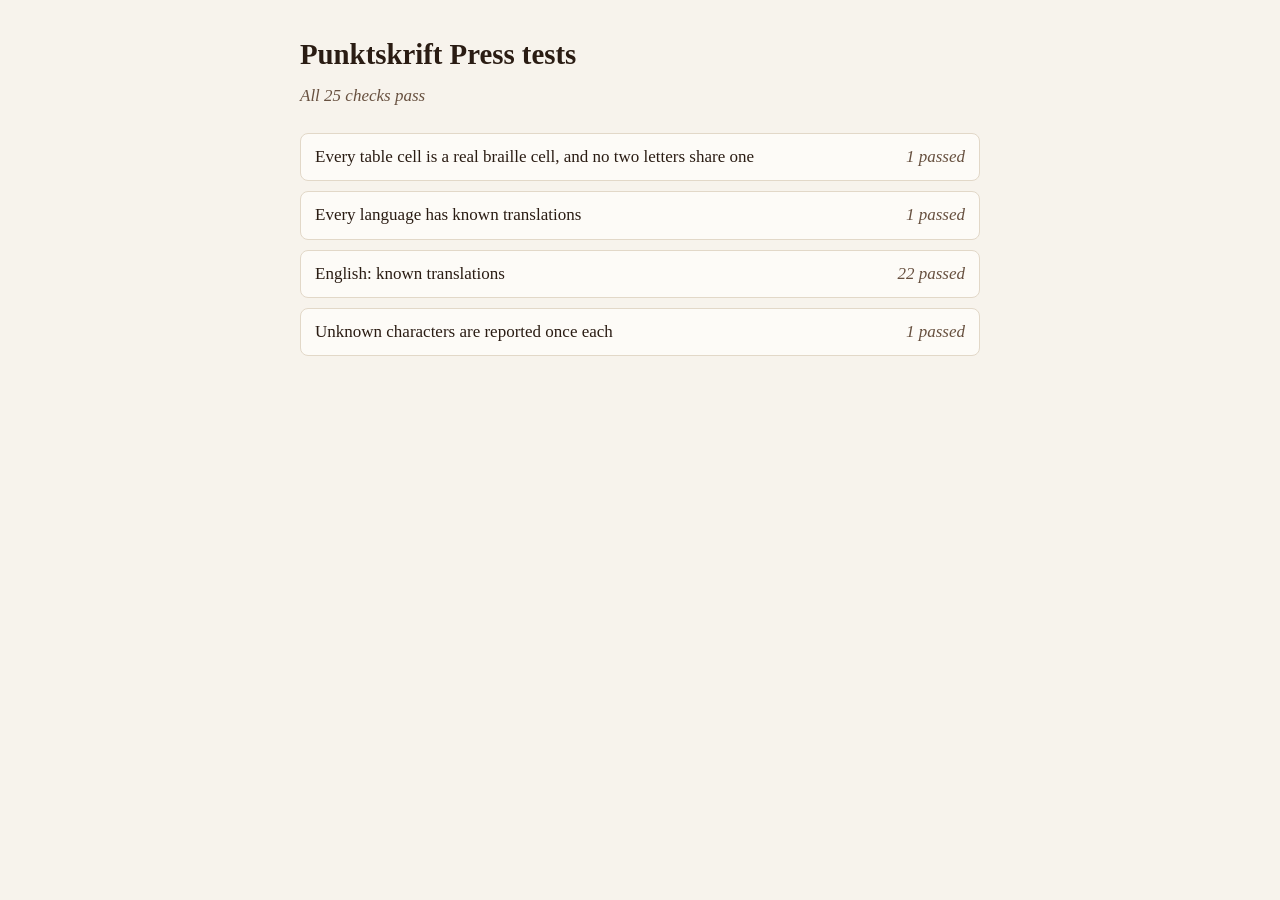
==== tests/index.html @ 7de7c018 "Braille engine with the English (UEB grade 1) table, and tests translate() handles capitals (letter," ====
<!DOCTYPE html>
<html lang="en">
<head>
<meta charset="utf-8">
<meta name="viewport" content="width=device-width, initial-scale=1">
<title>Punktskrift Press tests</title>
<link rel="stylesheet" href="../css/site.css">
<style>
main{max-width:720px;margin:0 auto;padding:32px 20px 64px}
h1{margin:0 0 6px;font-weight:600;font-size:1.8rem}
#sum{margin:0 0 24px;color:var(--muted);font-style:italic}
.suite{margin:0 0 10px;padding:10px 14px;border:1px solid var(--line);border-radius:8px;background:var(--card)}
.suite.bad{border-color:var(--bad)}
.suite p{margin:0;display:flex;justify-content:space-between;gap:12px}
.suite .n{color:var(--muted);font-style:italic}
.suite ul{margin:8px 0 0;padding:0 0 0 18px;color:var(--bad);font-size:.92rem}
</style>
</head>
<body>
<main>
  <h1>Punktskrift Press tests</h1>
  <p id="sum">Running…</p>
  <div id="out"></div>
</main>
<!-- Opens straight from disk: no server needed. -->
<script src="../js/tables.js"></script>
<script src="../js/braille.js"></script>
<script src="cases.js"></script>
<script>
const suites = [];
function suite(name, run) {
  const failures = [];
  let count = 0;
  run((ok, message) => { count++; if (!ok) failures.push(message); });
  suites.push({ name, count, failures });
}

// "6 125 | 1" → the Unicode braille toUnicode() should give
function fromDots(expected) {
  return expected.split(" / ").map(line => line.split(" | ").map(word =>
    word.split(" ").map(cell => cell.startsWith("=") ? cell.slice(1) : cellChar(cell)).join("")
  ).join("⠀")).join("\n");
}

// Unicode braille back to dot numbers, so a failure reads like the cases
function toDots(braille) {
  return braille.split("\n").map(line => line.split("⠀").map(word => [...word].map(ch => {
    const code = ch.charCodeAt(0) - 0x2800;
    if (code < 0 || code > 63) return "=" + ch;
    return [1, 2, 3, 4, 5, 6].filter(dot => code & (1 << (dot - 1))).join("");
  }).join(" ")).join(" | ")).join(" / ");
}

suite("Every table cell is a real braille cell, and no two letters share one", check => {
  for (const [id, table] of Object.entries(BRAILLE_TABLES)) {
    const problems = tableProblems(table);
    check(problems.length === 0, `${id}: ${problems.join("; ")}`);
  }
});

suite("Every language has known translations", check => {
  for (const id of Object.keys(BRAILLE_TABLES)) check(CASES[id] && CASES[id].length > 0, `${id} has no cases`);
});

for (const [id, cases] of Object.entries(CASES)) {
  suite(`${BRAILLE_TABLES[id] ? BRAILLE_TABLES[id].name : id}: known translations`, check => {
    for (const [text, expected] of cases) {
      const got = toUnicode(translate(text, BRAILLE_TABLES[id]));
      check(got === fromDots(expected), `${JSON.stringify(text)} gave ${toDots(got)}, expected ${expected}`);
    }
  });
}

suite("Unknown characters are reported once each", check => {
  const result = translate("a ☃ b ☃ €", BRAILLE_TABLES.en);
  check(result.unknown.join("") === "☃", `got ${JSON.stringify(result.unknown)}`);
});

const out = document.getElementById("out");
let failed = 0, total = 0;
for (const { name, count, failures } of suites) {
  total += count;
  failed += failures.length;
  const box = document.createElement("section");
  box.className = "suite" + (failures.length ? " bad" : "");
  box.innerHTML = `<p><span></span><span class="n"></span></p>`;
  box.querySelector("span").textContent = name;
  box.querySelector(".n").textContent = failures.length ? `${failures.length} of ${count} failed` : `${count} passed`;
  if (failures.length) {
    const list = document.createElement("ul");
    failures.forEach(message => { const item = document.createElement("li"); item.textContent = message; list.append(item); });
    box.append(list);
  }
  out.append(box);
}
document.getElementById("sum").textContent = failed ? `${failed} of ${total} checks failed` : `All ${total} checks pass`;
document.title = (failed ? "FAIL " : "PASS ") + document.title;
</script>
</body>
</html>
---- css/site.css ----
/* Punktskrift Press: the colours (light and dark), the type, the nav and the footer.
   Copied from Piotrek's Polynoun Tincture so the two look like siblings. */
:root{
  --serif:"Iowan Old Style","Palatino Linotype","URW Palladio L",P052,Palatino,"Book Antiqua",Georgia,serif;
  --paper:#f7f3ec;
  --card:#fdfbf7;
  --sunk:#ece5d9;
  --ink:#2a1c13;
  --muted:#67503f;
  --line:#e2d8c8;
  --edge:#8f7a63;
  --hover:rgba(42,28,19,.06);
  --focus:#2a1c13;
  --ok:#2c6640;
  --okbg:#e0eadb;
  --bad:#9a3426;
  --badbg:#f4ddd5;
  color-scheme:light;
}
@media (prefers-color-scheme:dark){
  :root:not([data-theme="light"]){
    --paper:#19110c;
    --card:#221812;
    --sunk:#2c2019;
    --ink:#f0e4d2;
    --muted:#ab9886;
    --line:#3a2b21;
    --edge:#76624f;
    --hover:rgba(240,228,210,.06);
    --focus:#f0e4d2;
    --ok:#95d3a5;
    --okbg:#1d3123;
    --bad:#f29d90;
    --badbg:#40231c;
    color-scheme:dark;
  }
}
:root[data-theme="dark"]{
  --paper:#19110c;
  --card:#221812;
  --sunk:#2c2019;
  --ink:#f0e4d2;
  --muted:#ab9886;
  --line:#3a2b21;
  --edge:#76624f;
  --hover:rgba(240,228,210,.06);
  --focus:#f0e4d2;
  --ok:#95d3a5;
  --okbg:#1d3123;
  --bad:#f29d90;
  --badbg:#40231c;
  color-scheme:dark;
}
html{height:100%;scroll-padding-top:env(safe-area-inset-top,0px);-webkit-text-size-adjust:100%}
*,*::before,*::after{box-sizing:border-box}
[hidden]{display:none!important}
body{margin:0;min-height:100%;background:var(--paper);color:var(--ink);font:17px/1.55 var(--serif);font-kerning:normal;-webkit-font-smoothing:antialiased;-moz-osx-font-smoothing:grayscale;padding:env(safe-area-inset-top,0px) env(safe-area-inset-right,0px) env(safe-area-inset-bottom,0px) env(safe-area-inset-left,0px)}
button,input,textarea{font:inherit;color:inherit}
button{cursor:pointer;-webkit-tap-highlight-color:transparent}
:focus-visible{outline:2px solid var(--focus);outline-offset:2px}

/* Site navigation */
.nav{border-bottom:1px solid var(--line)}
.nav .in{display:flex;align-items:center;justify-content:space-between;gap:12px;max-width:760px;margin:0 auto;padding:2px 20px}
.brand{display:inline-flex;align-items:center;min-height:44px;color:var(--ink);font-weight:600;font-size:1.06rem;letter-spacing:.01em;text-decoration:none;border-radius:4px}
.nav .aside{color:var(--muted);font-style:italic;font-size:.94rem}

/* Footer: a hairline the width of the text column, then the credit */
.foot{width:calc(100% - 40px);max-width:720px;margin:0 auto;padding:18px 0 32px;border-top:1px solid var(--line);color:var(--muted);font-style:italic;font-size:.85rem;text-align:right}

@media (max-width:400px){
  .nav .in{padding-left:16px;padding-right:16px}
  .foot{width:calc(100% - 32px)}
}
@media (hover:hover){
  .brand:hover{color:var(--ink)}
}
@media (prefers-reduced-motion:reduce){
  *,*::before,*::after{transition:none!important;animation:none!important}
}
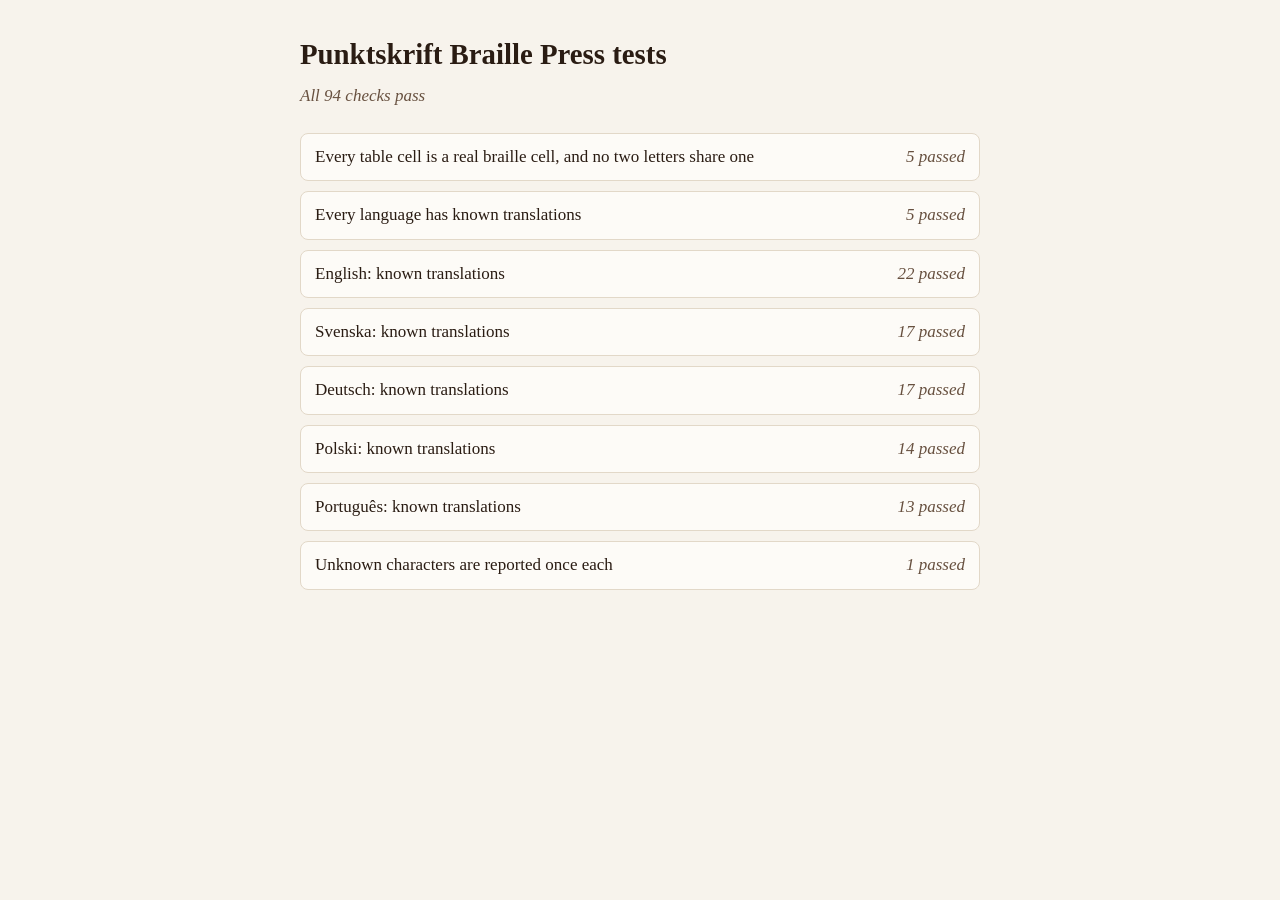
==== commit 136f7332: "Rename to Piotrek's Punktskrift Braille Press" ====
--- a/tests/index.html
+++ b/tests/index.html
@@ -3,7 +3,7 @@
 <head>
 <meta charset="utf-8">
 <meta name="viewport" content="width=device-width, initial-scale=1">
-<title>Punktskrift Press tests</title>
+<title>Punktskrift Braille Press tests</title>
 <link rel="stylesheet" href="../css/site.css">
 <style>
 main{max-width:720px;margin:0 auto;padding:32px 20px 64px}
@@ -18,7 +18,7 @@
 </head>
 <body>
 <main>
-  <h1>Punktskrift Press tests</h1>
+  <h1>Punktskrift Braille Press tests</h1>
   <p id="sum">Running…</p>
   <div id="out"></div>
 </main>
--- a/css/site.css
+++ b/css/site.css
@@ -1,4 +1,4 @@
-/* Punktskrift Press: the colours (light and dark), the type, the nav and the footer.
+/* Punktskrift Braille Press: the colours (light and dark), the type, the nav and the footer.
    Copied from Piotrek's Polynoun Tincture so the two look like siblings. */
 :root{
   --serif:"Iowan Old Style","Palatino Linotype","URW Palladio L",P052,Palatino,"Book Antiqua",Georgia,serif;
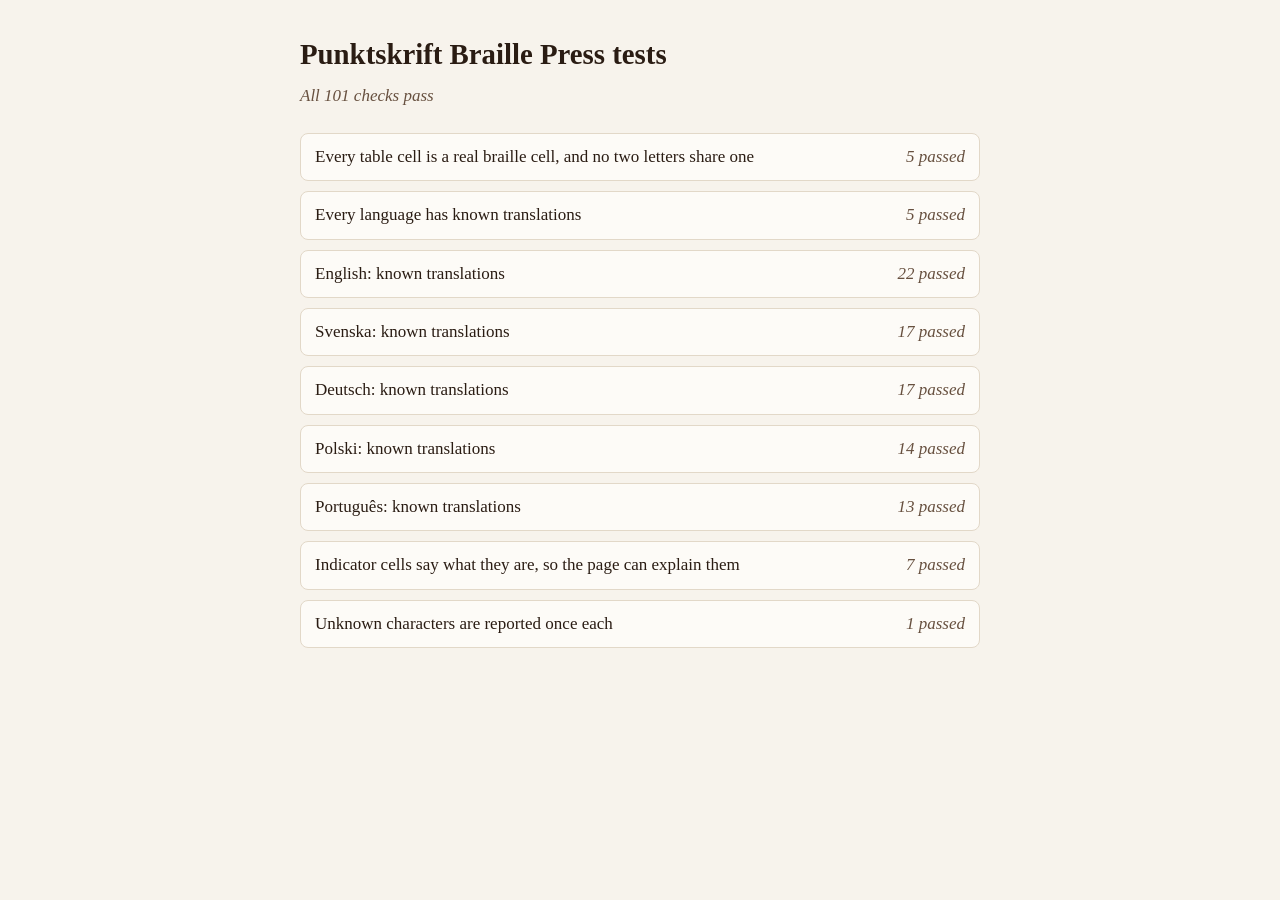
==== commit 3afb832b: "Explain the indicator cells on hover or tap Cells like cap, caps, num and let have no print letter, " ====
--- a/tests/index.html
+++ b/tests/index.html
@@ -71,6 +71,19 @@
   });
 }
 
+suite("Indicator cells say what they are, so the page can explain them", check => {
+  const roles = (text, id) => translate(text, BRAILLE_TABLES[id]).lines.flat(2)
+    .map(glyph => glyph.role).filter(role => !["letter", "digit", "sign"].includes(role)).join(" ");
+  for (const [text, id, expected] of [
+    ["Hi", "en", "cap"], ["NASA", "en", "capsWord"], ["ABCs", "en", "capsWord capsEnd"],
+    ["THIS IS LOUD", "en", "capsPhrase capsEnd"], ["3a", "en", "num let"],
+    ["ÄRGER", "de", "capsWord"], ["PKOs", "pl", "cap cap cap"],
+  ]) {
+    const got = roles(text, id);
+    check(got === expected, `${id} ${JSON.stringify(text)} gave ${got}, expected ${expected}`);
+  }
+});
+
 suite("Unknown characters are reported once each", check => {
   const result = translate("a ☃ b ☃ €", BRAILLE_TABLES.en);
   check(result.unknown.join("") === "☃", `got ${JSON.stringify(result.unknown)}`);
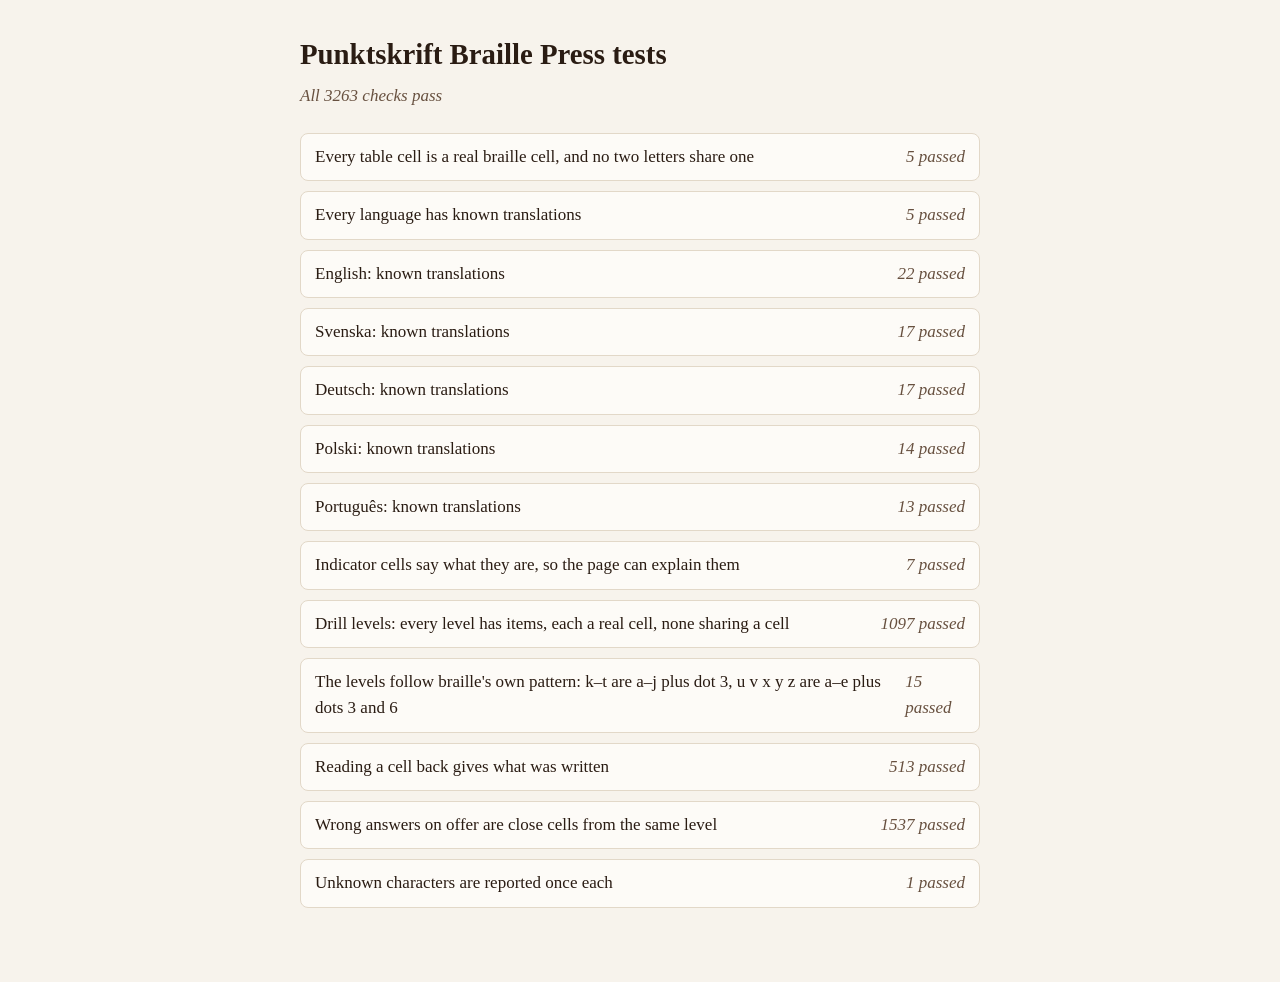
==== commit ca60adb5: "Lessons: the levels braille is taught in, and lookups for the Drill and Primer levels() gives a–j, k" ====
--- a/tests/index.html
+++ b/tests/index.html
@@ -25,6 +25,7 @@
 <!-- Opens straight from disk: no server needed. -->
 <script src="../js/tables.js"></script>
 <script src="../js/braille.js"></script>
+<script src="../js/lessons.js"></script>
 <script src="cases.js"></script>
 <script>
 const suites = [];
@@ -84,6 +85,64 @@
   }
 });
 
+suite("Drill levels: every level has items, each a real cell, none sharing a cell", check => {
+  for (const [id, table] of Object.entries(BRAILLE_TABLES)) {
+    const list = levels(table);
+    check(list.length >= 6, `${id} has only ${list.length} levels`);
+    for (const level of list) {
+      check(level.items.length > 0, `${id} ${level.id} is empty`);
+      const keys = new Set();
+      for (const it of level.items) {
+        check(isCell(it.cell), `${id} ${level.id} ${it.print}: "${it.cell}" is not one cell`);
+        check(!keys.has(it.key), `${id} ${level.id}: two items on ${it.key}`);
+        keys.add(it.key);
+      }
+    }
+    for (const letter of table.alphabet) check(table.letters[letter], `${id}: alphabet letter ${letter} has no cell`);
+    const first = list[0].items.map(it => it.print).join("");
+    check(first === "abcdefghij", `${id} starts with ${first}`);
+  }
+});
+
+suite("The levels follow braille's own pattern: k–t are a–j plus dot 3, u v x y z are a–e plus dots 3 and 6", check => {
+  const plus = (cell, dots) => [...new Set(cell + dots)].sort().join("");
+  for (let k = 0; k < 10; k++) {
+    const a = "abcdefghij"[k], b = "klmnopqrst"[k];
+    check(BASE_LETTERS[b] === plus(BASE_LETTERS[a], "3"), `${b} is not ${a} plus dot 3`);
+  }
+  [..."uvxyz"].forEach((u, k) => check(BASE_LETTERS[u] === plus(BASE_LETTERS["abcde"[k]], "36"), `${u} is not ${"abcde"[k]} plus dots 3 and 6`));
+});
+
+suite("Reading a cell back gives what was written", check => {
+  for (const [id, table] of Object.entries(BRAILLE_TABLES)) {
+    for (const level of levels(table)) {
+      for (const it of level.items) {
+        const prints = lettersFor(table, it.cell).map(meaning => meaning.print);
+        check(prints.includes(it.print), `${id}: ${it.cell} doesn't read back as ${it.print} (got ${prints.join(" ")})`);
+      }
+    }
+  }
+  check(lettersFor(BRAILLE_TABLES.en, "3456").some(m => m.print === "number sign"), "3456 is not the number sign in English");
+});
+
+suite("Wrong answers on offer are close cells from the same level", check => {
+  let seed = 1;
+  const random = () => (seed = (seed * 16807) % 2147483647) / 2147483647;
+  for (const [id, table] of Object.entries(BRAILLE_TABLES)) {
+    for (const level of levels(table)) {
+      for (const it of level.items) {
+        const offered = neighbours(it, level.items, 3, random);
+        const want = Math.min(3, level.items.length - 1);
+        check(offered.length === want, `${id} ${level.id} ${it.print}: ${offered.length} choices, expected ${want}`);
+        check(offered.every(o => o.key !== it.key && level.items.includes(o)), `${id} ${level.id} ${it.print}: a choice repeats the answer or comes from elsewhere`);
+        check(new Set(offered.map(o => o.key)).size === offered.length, `${id} ${level.id} ${it.print}: the same choice twice`);
+      }
+    }
+  }
+  const near = neighbours(levels(BRAILLE_TABLES.en)[0].items[3], levels(BRAILLE_TABLES.en)[0].items, 3, random);
+  check(near.every(o => dotDistance(o.cell, "145") <= 2), `d's neighbours are far: ${near.map(o => o.print).join(" ")}`);
+});
+
 suite("Unknown characters are reported once each", check => {
   const result = translate("a ☃ b ☃ €", BRAILLE_TABLES.en);
   check(result.unknown.join("") === "☃", `got ${JSON.stringify(result.unknown)}`);
--- a/css/site.css
+++ b/css/site.css
@@ -63,7 +63,10 @@
 .nav{border-bottom:1px solid var(--line)}
 .nav .in{display:flex;align-items:center;justify-content:space-between;gap:12px;max-width:760px;margin:0 auto;padding:2px 20px}
 .brand{display:inline-flex;align-items:center;min-height:44px;color:var(--ink);font-weight:600;font-size:1.06rem;letter-spacing:.01em;text-decoration:none;border-radius:4px}
-.nav .aside{color:var(--muted);font-style:italic;font-size:.94rem}
+/* The three pages, like Polynoun's language links: the current one underlined */
+.pages{display:flex;gap:4px;margin-right:-8px}
+.pages a{display:inline-flex;align-items:center;min-height:44px;padding:0 8px;border-radius:4px;color:var(--muted);font-size:.98rem;text-decoration:none}
+.pages a[aria-current]{color:var(--ink);text-decoration:underline;text-decoration-thickness:1px;text-underline-offset:6px}
 
 /* Footer: a hairline the width of the text column, then the credit */
 .foot{width:calc(100% - 40px);max-width:720px;margin:0 auto;padding:18px 0 32px;border-top:1px solid var(--line);color:var(--muted);font-style:italic;font-size:.85rem;text-align:right}
@@ -73,7 +76,7 @@
   .foot{width:calc(100% - 32px)}
 }
 @media (hover:hover){
-  .brand:hover{color:var(--ink)}
+  .brand:hover,.pages a:hover{color:var(--ink)}
 }
 @media (prefers-reduced-motion:reduce){
   *,*::before,*::after{transition:none!important;animation:none!important}
